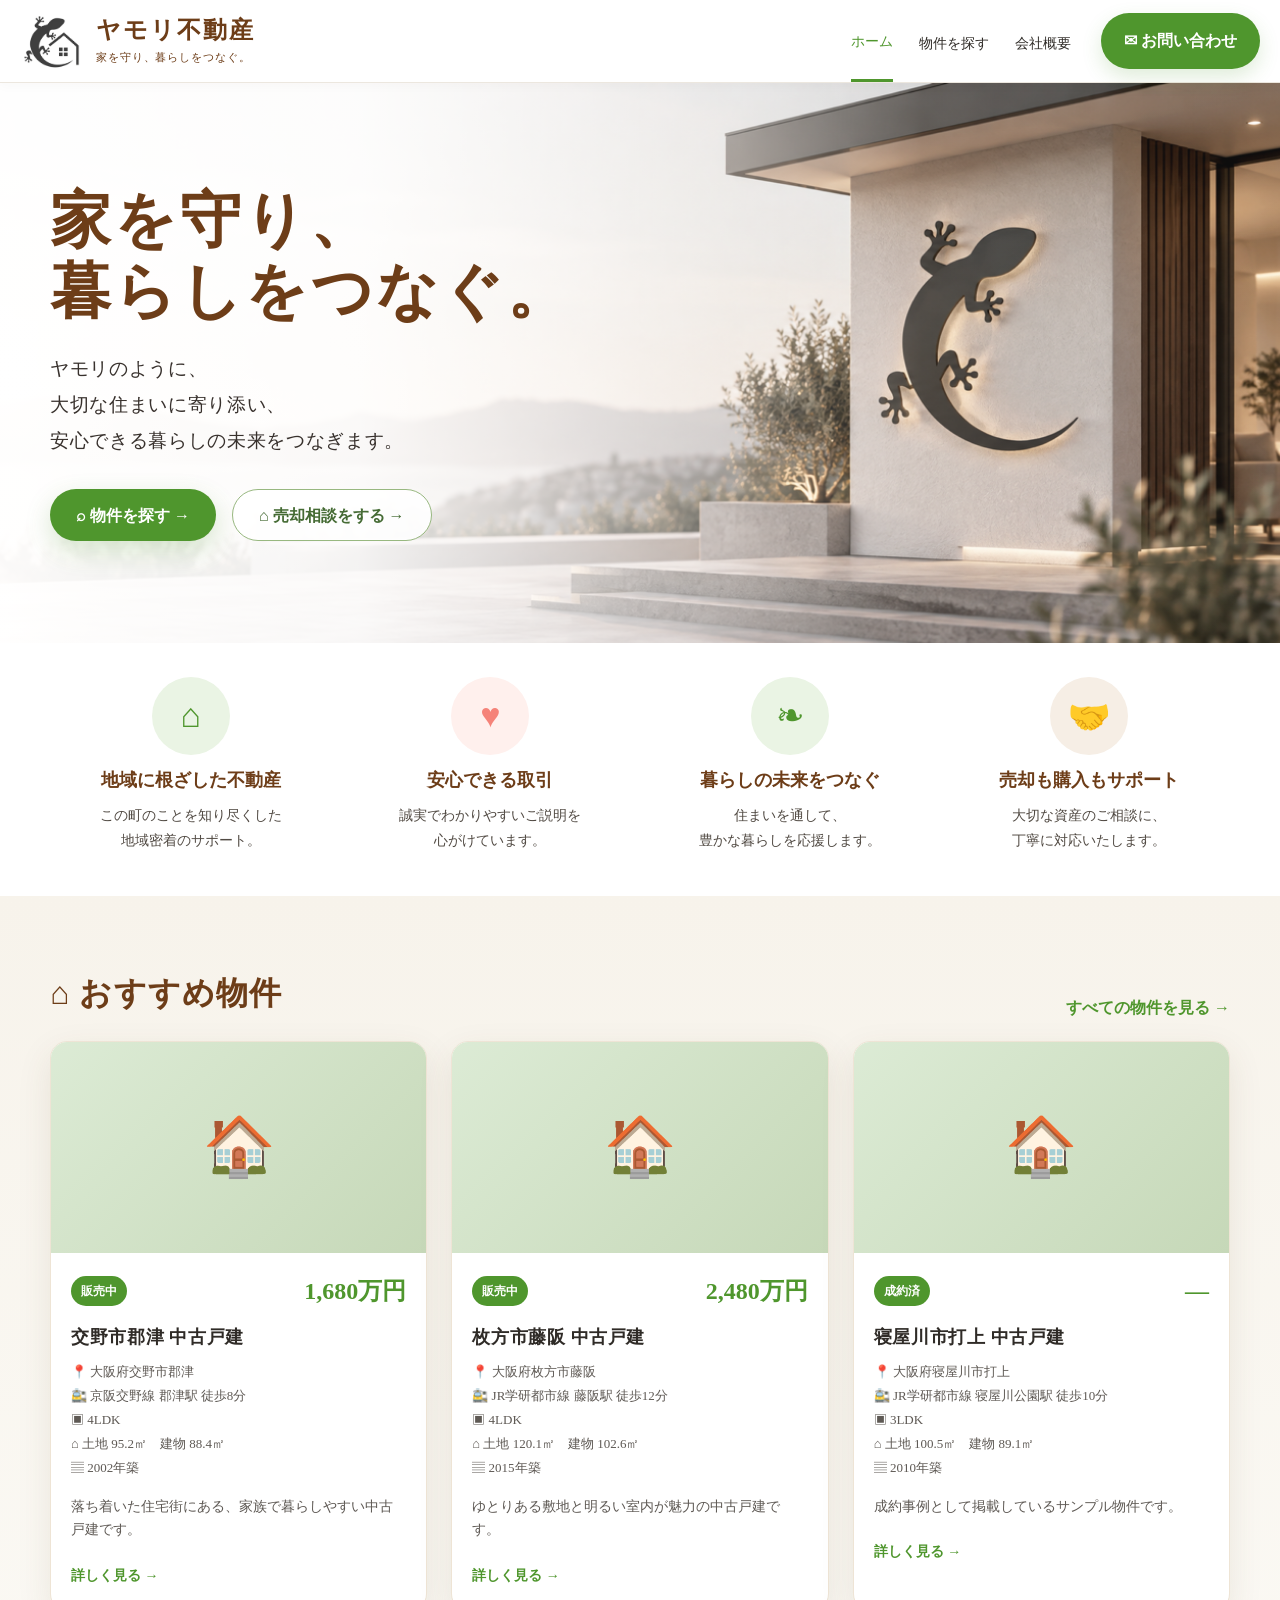
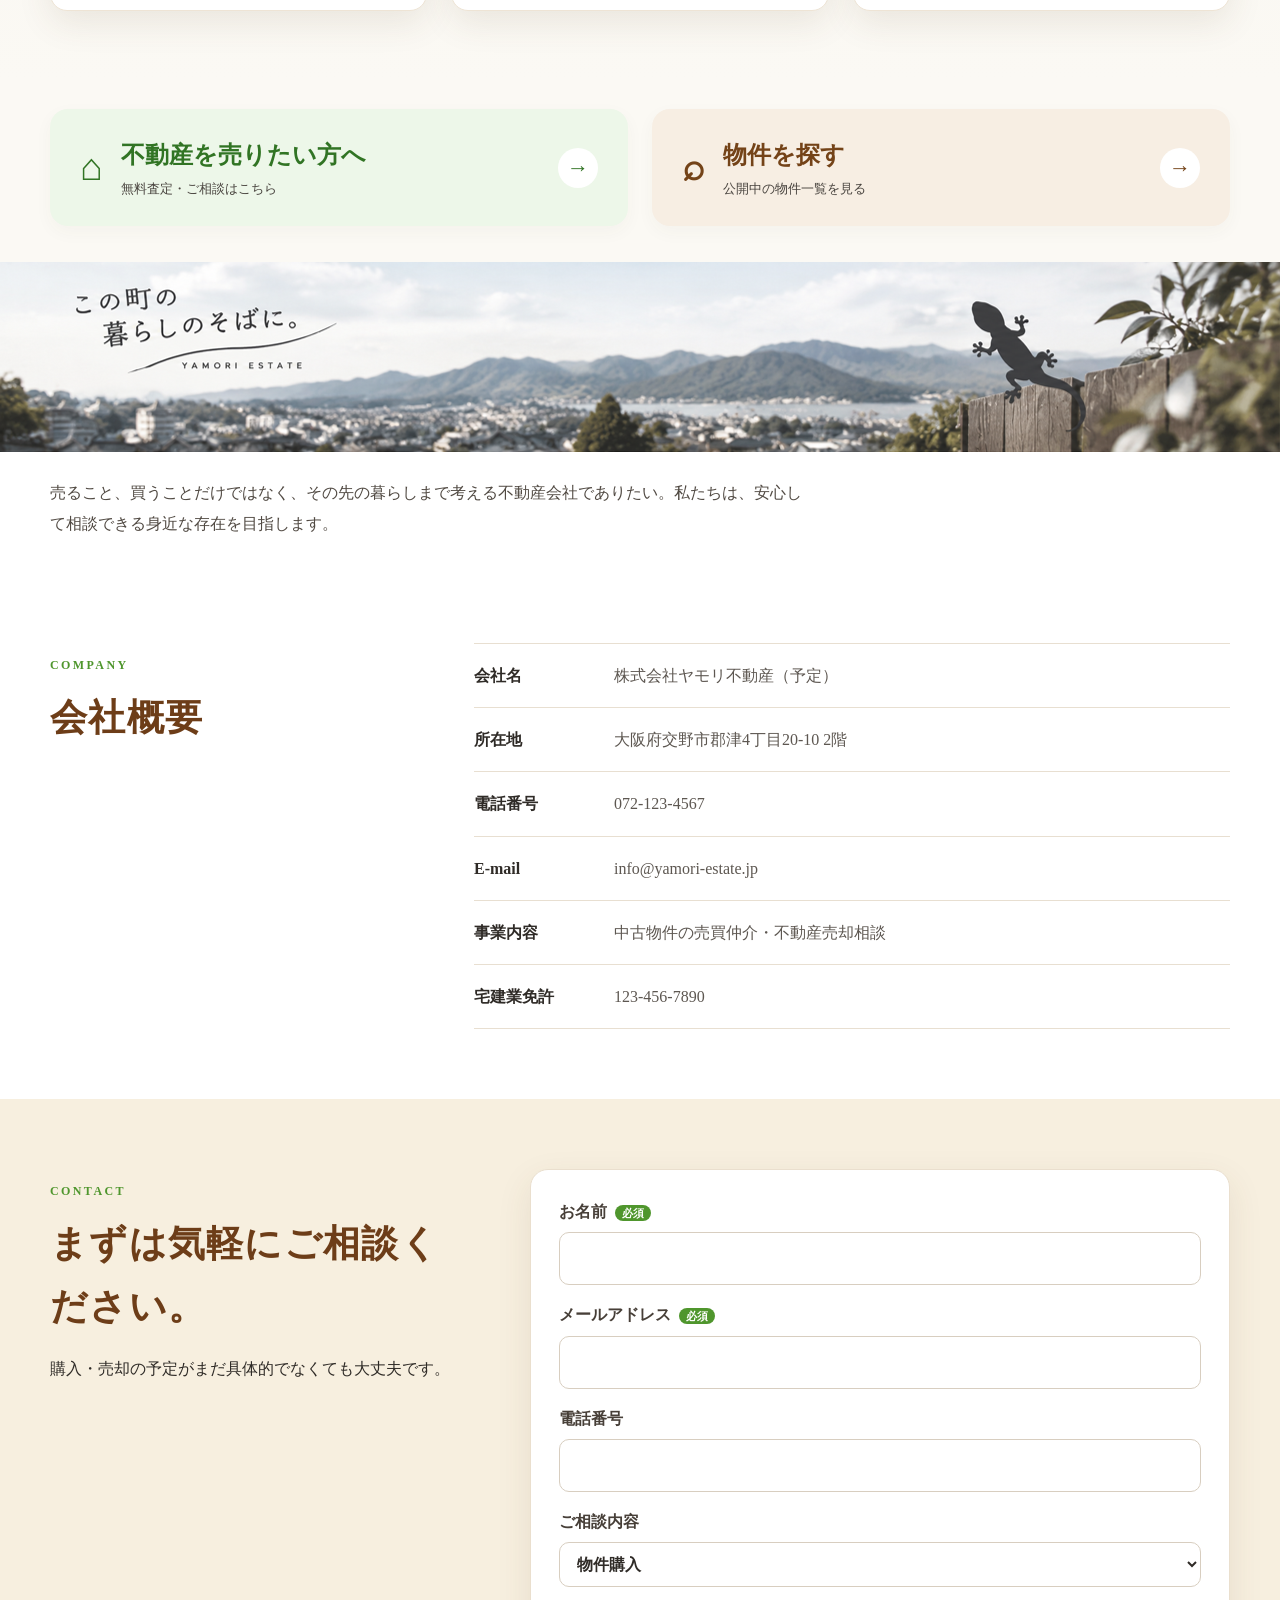
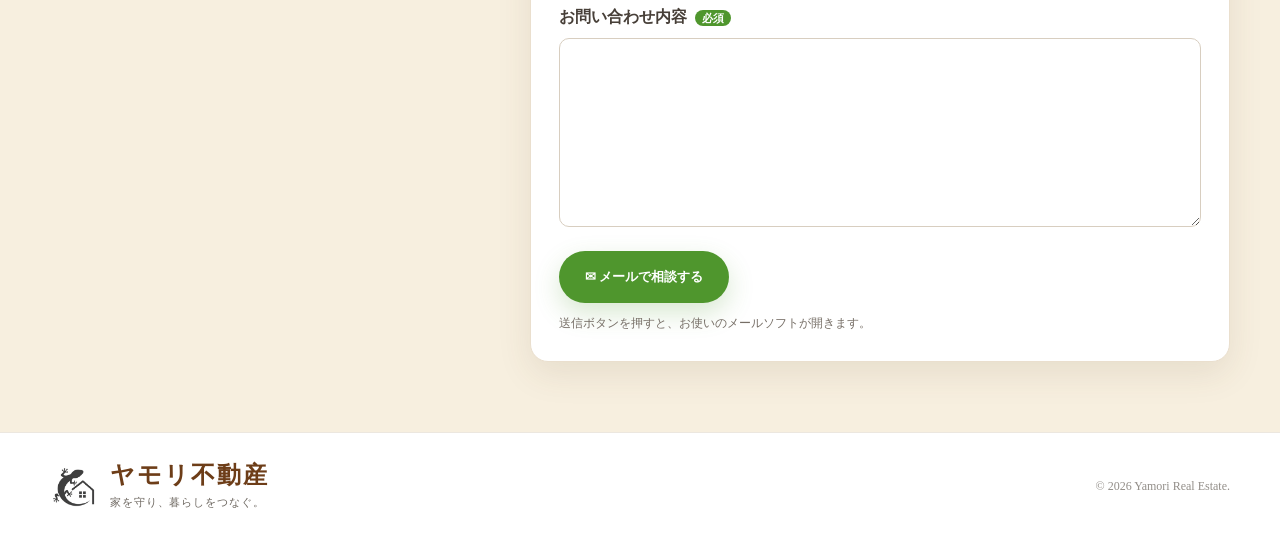
==== index.html @ 544da195 "Load gallery-aware property script" ====
<!doctype html>
<html lang="ja">
<head>
  <meta charset="utf-8">
  <meta name="viewport" content="width=device-width,initial-scale=1">
  <title>交野市の不動産売買・中古物件｜ヤモリ不動産</title>
  <meta name="description" content="交野市を中心に中古物件の売買仲介・不動産売却をサポートするヤモリ不動産。家を守り、暮らしをつなぐ。">
  <meta name="robots" content="index,follow">
  <link rel="canonical" href="https://naokisuzuki-create.github.io/yamori-estate/">
  <meta property="og:title" content="交野市の不動産売買・中古物件｜ヤモリ不動産">
  <meta property="og:description" content="交野市を中心に中古物件の売買仲介・不動産売却をサポートします。">
  <meta property="og:type" content="website">
  <meta property="og:url" content="https://naokisuzuki-create.github.io/yamori-estate/">
  <link rel="stylesheet" href="style.css?v=15">
  <script defer src="script.js?v=13"></script>
  <script type="application/ld+json">{"@context":"https://schema.org","@type":"RealEstateAgent","name":"ヤモリ不動産","url":"https://naokisuzuki-create.github.io/yamori-estate/","address":{"@type":"PostalAddress","addressRegion":"大阪府","addressLocality":"交野市","streetAddress":"郡津4丁目20-10 2階"},"areaServed":"大阪府交野市"}</script>
</head>
<body>
<header class="site-header">
  <div class="wrap header-inner">
    <a class="brand" href="#top">
      <img class="brand-logo" src="images/images_logo2.png?v=1" alt="ヤモリ不動産ロゴ">
      <div><strong>ヤモリ不動産</strong><small>家を守り、暮らしをつなぐ。</small></div>
    </a>
    <nav>
      <a class="active" href="#top">ホーム</a>
      <a href="properties.html">物件を探す</a>
      <a href="#company">会社概要</a>
    </nav>
    <a class="contact-pill" href="#contact">✉ お問い合わせ</a>
  </div>
</header>
<main id="top">
<section class="hero">
  <img class="hero-photo" src="images/images_hero2.png?v=1" alt="ヤモリ不動産の住まいのイメージ">
  <div class="wrap hero-content"><div class="hero-copy"><h1>家を守り、<br>暮らしをつなぐ。</h1><p>ヤモリのように、<br>大切な住まいに寄り添い、<br>安心できる暮らしの未来をつなぎます。</p><div class="actions"><a class="btn green" href="properties.html">⌕ 物件を探す →</a><a class="btn light" href="#contact">⌂ 売却相談をする →</a></div></div></div>
</section>
<section class="values"><div class="wrap values-grid"><div><span class="circle">⌂</span><h3>地域に根ざした不動産</h3><p>この町のことを知り尽くした<br>地域密着のサポート。</p></div><div><span class="circle pink">♥</span><h3>安心できる取引</h3><p>誠実でわかりやすいご説明を<br>心がけています。</p></div><div><span class="circle">❧</span><h3>暮らしの未来をつなぐ</h3><p>住まいを通して、<br>豊かな暮らしを応援します。</p></div><div><span class="circle brown">🤝</span><h3>売却も購入もサポート</h3><p>大切な資産のご相談に、<br>丁寧に対応いたします。</p></div></div></section>
<section id="properties" class="section properties"><div class="wrap"><div class="title-row"><h2>⌂ おすすめ物件</h2><a href="properties.html">すべての物件を見る →</a></div><div id="propertyStatus" class="status">物件情報を読み込んでいます…</div><div id="propertyGrid" class="property-grid" data-limit="3"></div></div></section>
<section id="sell" class="section ctas"><div class="wrap cta-grid"><a class="cta sell" href="#contact"><b>⌂</b><span><strong>不動産を売りたい方へ</strong><small>無料査定・ご相談はこちら</small></span><i>→</i></a><a class="cta search" href="properties.html"><b>⌕</b><span><strong>物件を探す</strong><small>公開中の物件一覧を見る</small></span><i>→</i></a></div></section>
<section id="about" class="town">
  <img class="town-photo" src="images/images_town4.png?v=1" alt="この町の暮らしのそばに。地域の街並み">
  <div class="wrap town-description"><p>売ること、買うことだけではなく、その先の暮らしまで考える不動産会社でありたい。私たちは、安心して相談できる身近な存在を目指します。</p></div>
</section>
<section id="company" class="section company">
  <div class="wrap company-grid">
    <div><p class="eyebrow">COMPANY</p><h2>会社概要</h2></div>
    <dl>
      <div><dt>会社名</dt><dd>株式会社ヤモリ不動産（予定）</dd></div>
      <div><dt>所在地</dt><dd>大阪府交野市郡津4丁目20-10 2階</dd></div>
      <div><dt>電話番号</dt><dd><a href="tel:072-123-4567">072-123-4567</a></dd></div>
      <div><dt>E-mail</dt><dd><a href="mailto:info@yamori-estate.jp">info@yamori-estate.jp</a></dd></div>
      <div><dt>事業内容</dt><dd>中古物件の売買仲介・不動産売却相談</dd></div>
      <div><dt>宅建業免許</dt><dd>123-456-7890</dd></div>
    </dl>
  </div>
</section>
<section id="contact" class="section contact"><div class="wrap contact-form-grid"><div><p class="eyebrow">CONTACT</p><h2>まずは気軽にご相談ください。</h2><p>購入・売却の予定がまだ具体的でなくても大丈夫です。</p></div><form id="contactForm" class="contact-form"><label>お名前<span>必須</span><input name="name" required></label><label>メールアドレス<span>必須</span><input name="email" type="email" required></label><label>電話番号<input name="phone" inputmode="tel"></label><label>ご相談内容<select name="type"><option value="物件購入">物件購入</option><option value="不動産売却">不動産売却</option><option value="査定依頼">査定依頼</option><option value="その他">その他</option></select></label><label>お問い合わせ内容<span>必須</span><textarea name="message" rows="6" required></textarea></label><button class="btn green" type="submit">✉ メールで相談する</button><p class="form-note">送信ボタンを押すと、お使いのメールソフトが開きます。</p></form></div></section>
</main>
<footer>
  <div class="wrap footer-inner">
    <div class="brand">
      <img class="brand-logo" src="images/images_logo2.png?v=1" alt="ヤモリ不動産ロゴ">
      <div><strong>ヤモリ不動産</strong><small>家を守り、暮らしをつなぐ。</small></div>
    </div>
    <p>© <span id="year"></span> Yamori Real Estate.</p>
  </div>
</footer>
</body>
</html>
---- style.css ----
:root{--green:#4f962d;--brown:#6d3d18;--cream:#f7f1e5;--ink:#2f2b27;--line:#e8dfd1;--pink:#f58379;--shadow:0 12px 34px rgba(86,65,39,.10)}*{box-sizing:border-box}html{scroll-behavior:smooth}body{margin:0;font-family:-apple-system,BlinkMacSystemFont,"Segoe UI","Hiragino Kaku Gothic ProN","Yu Gothic",Meiryo,sans-serif;color:var(--ink);background:#fff;line-height:1.7}img{max-width:100%}a{text-decoration:none;color:inherit}.wrap{width:min(1180px,calc(100% - 40px));margin:auto}.site-header{position:sticky;top:0;z-index:60;background:rgba(255,255,255,.98);border-bottom:1px solid #ece7df;box-shadow:0 2px 12px rgba(60,50,40,.03)}.header-inner{width:min(1280px,calc(100% - 40px));min-height:82px;display:flex;align-items:center;gap:24px}.brand{display:flex;align-items:center;gap:12px;min-width:max-content}.brand-logo{display:block;width:64px;height:64px;object-fit:contain;flex:0 0 64px}.brand strong{display:block;color:var(--brown);font-size:24px;letter-spacing:.02em;line-height:1.2}.brand small{display:block;color:var(--brown);font-size:11px;font-weight:700;margin-top:3px}.header-inner nav{display:flex;align-items:center;gap:26px;margin-left:auto;font-size:14px}.header-inner nav a{padding:30px 0 25px;white-space:nowrap}.header-inner nav a.active{color:var(--green);border-bottom:3px solid var(--green)}.contact-pill{background:var(--green);color:#fff;font-weight:800;border-radius:999px;padding:14px 23px;margin-left:6px;box-shadow:0 8px 20px rgba(79,150,45,.18)}.hero{position:relative;min-height:560px;overflow:hidden;background:#f3f3ef}.hero-photo{position:absolute;inset:0;width:100%;height:100%;display:block;object-fit:cover;object-position:center}.hero:after{content:"";position:absolute;inset:0;background:linear-gradient(90deg,rgba(255,255,255,.96) 0%,rgba(255,255,255,.90) 28%,rgba(255,255,255,.58) 46%,rgba(255,255,255,.05) 72%);pointer-events:none}.hero-content{position:relative;z-index:2;min-height:560px;display:flex;align-items:center}.hero-copy{width:56%;padding:48px 0}.hero-copy h1{font-size:clamp(50px,4.8vw,68px);line-height:1.16;letter-spacing:.015em;color:var(--brown);margin:0 0 24px;font-weight:800}.hero-copy p{font-size:19px;line-height:1.9;margin:0;color:#38312d}.actions{display:flex;gap:16px;margin-top:30px;flex-wrap:wrap}.btn{display:inline-flex;align-items:center;justify-content:center;min-height:52px;padding:0 26px;border-radius:999px;font-weight:800;border:0;cursor:pointer}.btn.green{background:var(--green);color:#fff;box-shadow:0 10px 26px rgba(79,150,45,.22)}.btn.light{border:1px solid #98b880;background:rgba(255,255,255,.92);color:#456b34}.values{background:#fff;padding:28px 0 36px}.values-grid{display:grid;grid-template-columns:repeat(4,1fr);gap:18px;text-align:center}.values-grid>div{padding:6px 18px}.circle{width:78px;height:78px;border-radius:50%;background:#eaf4e4;color:var(--green);display:grid;place-items:center;margin:0 auto 10px;font-size:34px}.circle.pink{background:#fff0ed;color:var(--pink)}.circle.brown{background:#f6eee5;color:var(--brown)}.values h3{color:var(--brown);font-size:18px;margin:9px 0 7px}.values p{font-size:14px;line-height:1.85;margin:0;color:#514a43}.section{padding:70px 0}.properties{background:linear-gradient(180deg,#f7f3eb,#fbf9f4)}.title-row{display:flex;justify-content:space-between;align-items:end;margin-bottom:20px}.title-row h2{font-size:32px;color:var(--brown);margin:0}.title-row a{color:var(--green);font-weight:800}.status{color:#777;font-size:13px;margin-bottom:14px}.status:empty{display:none}.property-grid{display:grid;grid-template-columns:repeat(3,1fr);gap:24px}.property-card{background:#fff;border-radius:17px;overflow:hidden;box-shadow:var(--shadow);border:1px solid #eee4d5}.property-link{display:block;height:100%}.property-card:hover{transform:translateY(-2px);transition:.18s ease;box-shadow:0 15px 38px rgba(86,65,39,.14)}.property-image{aspect-ratio:16/9;background:linear-gradient(135deg,#dcebd5,#c6d8b8);display:grid;place-items:center;overflow:hidden}.property-image img{width:100%;height:100%;object-fit:cover}.placeholder-house{font-size:58px}.property-body{padding:18px 20px 22px}.property-top{display:flex;align-items:center;justify-content:space-between;gap:12px}.badge{background:var(--green);color:#fff;border-radius:999px;padding:5px 10px;font-size:12px;font-weight:800;display:inline-block}.price{font-size:24px;font-weight:900;color:var(--green)}.property-card h3{margin:10px 0 8px;font-size:18px}.meta{font-size:13px;line-height:1.85;color:#5e5954;margin:4px 0}.description{font-size:14px;color:#5e5954}.detail-link{display:inline-block;margin-top:8px;color:var(--green);font-weight:800;font-size:14px}.ctas{padding-top:28px;padding-bottom:36px;background:#fbf9f4}.cta-grid{display:grid;grid-template-columns:1fr 1fr;gap:24px}.cta{display:flex;align-items:center;gap:18px;border-radius:18px;padding:26px 30px;box-shadow:0 6px 18px rgba(84,64,40,.04)}.cta.sell{background:#edf7e9;color:#317424}.cta.search{background:#f7eee3;color:#744318}.cta b{font-size:38px}.cta span{display:flex;flex-direction:column}.cta strong{font-size:24px}.cta small{font-size:13px;color:#49443f;margin-top:2px}.cta i{margin-left:auto;width:40px;height:40px;border-radius:50%;background:#fff;display:grid;place-items:center;font-style:normal;font-size:22px}.town{background:#fff}.town-photo{display:block;width:100%;height:auto;object-fit:contain}.town-description{padding-top:26px;padding-bottom:34px}.town-description p{max-width:760px;margin:0;font-size:16px;line-height:1.9;color:#514a43}.company{background:#fff}.company-grid{display:grid;grid-template-columns:.65fr 1.35fr;gap:60px}.eyebrow{color:var(--green);letter-spacing:.2em;font-weight:800;font-size:12px}.company h2,.contact h2{font-size:37px;margin:4px 0 10px;color:var(--brown)}.company dl{margin:0}.company dl div{display:grid;grid-template-columns:140px 1fr;padding:18px 0;border-top:1px solid var(--line)}.company dl div:last-child{border-bottom:1px solid var(--line)}.company dt{font-weight:700}.company dd{margin:0;color:#5d5751}.contact{background:#f7efdf}.contact-form-grid{display:grid;grid-template-columns:.75fr 1.25fr;gap:60px;align-items:start}.contact-form{background:#fff;border:1px solid #eadfce;border-radius:18px;padding:28px;box-shadow:var(--shadow)}.contact-form label{display:block;font-weight:700;margin-bottom:16px;color:#473f38}.contact-form label span{font-size:11px;color:#fff;background:var(--green);border-radius:999px;padding:2px 7px;margin-left:8px}.contact-form input,.contact-form select,.contact-form textarea{width:100%;margin-top:7px;border:1px solid #d8cec0;border-radius:10px;padding:12px 13px;font:inherit;background:#fff;color:var(--ink)}.contact-form textarea{resize:vertical}.contact-form .btn{width:auto}.form-note{font-size:12px;color:#766e66;margin:10px 0 0}.page-hero{background:#f7f1e5;padding:58px 0 44px}.page-hero h1{color:var(--brown);font-size:42px;margin:4px 0 8px}.page-hero p{margin:0;color:#5d5751}.breadcrumb{font-size:13px;color:#746c64;margin:0 0 24px}.breadcrumb a{color:var(--green)}.property-detail-head{display:grid;grid-template-columns:1.1fr .9fr;gap:42px;align-items:start}.property-detail-image{background:linear-gradient(135deg,#dcebd5,#c6d8b8);border-radius:18px;overflow:hidden;aspect-ratio:16/10;display:grid;place-items:center}.property-detail-image img{width:100%;height:100%;object-fit:cover}.property-detail-placeholder{font-size:86px}.property-detail-summary h1{color:var(--brown);font-size:36px;line-height:1.35;margin:16px 0 8px}.detail-price{font-size:32px;font-weight:900;color:var(--green);margin:0 0 18px}.property-detail-summary .btn{margin-top:14px}.property-specs{margin:42px 0 0;border-top:1px solid var(--line)}.property-specs div{display:grid;grid-template-columns:180px 1fr;border-bottom:1px solid var(--line);padding:17px 0}.property-specs dt{font-weight:800}.property-specs dd{margin:0}.not-found{text-align:center;padding:40px 0 70px}.not-found h1{color:var(--brown)}footer{background:#fff;color:var(--ink);padding:28px 0;border-top:1px solid #ece7df}.footer-inner{display:flex;align-items:center;justify-content:space-between;gap:24px}footer .brand-logo{width:48px;height:48px;flex-basis:48px}footer .brand strong{color:var(--brown)}footer .brand small{color:#6f6962}footer p{font-size:12px;opacity:.75;color:#6f6962}@media(max-width:980px){.header-inner nav{display:none}.contact-pill{margin-left:auto}.hero-copy{width:60%}.values-grid,.property-grid{grid-template-columns:repeat(2,1fr)}.cta-grid,.company-grid,.contact-form-grid,.property-detail-head{grid-template-columns:1fr}}@media(max-width:640px){.wrap{width:min(100% - 26px,1180px)}.site-header{position:relative}.header-inner{min-height:74px;gap:10px}.brand{gap:9px}.brand-logo{width:52px;height:52px;flex-basis:52px}.brand strong{font-size:18px}.brand small{font-size:9px}.contact-pill{font-size:0;padding:10px 12px;margin-left:auto}.contact-pill:before{content:"✉";font-size:18px}.hero{min-height:0;overflow:visible;display:flex;flex-direction:column;background:#fff}.hero-photo{position:relative;inset:auto;width:100%;height:auto;object-fit:contain;order:1}.hero:after{display:none}.hero-content{min-height:0;height:auto;order:2;display:block;background:#fff}.hero-copy{width:100%;padding:24px 0 30px}.hero-copy h1{font-size:36px;line-height:1.16;margin-bottom:16px}.hero-copy p{font-size:15px;line-height:1.75}.actions{gap:10px;margin-top:22px}.btn{width:100%;min-height:48px;padding:0 20px}.values{padding:26px 0 32px}.values-grid{grid-template-columns:1fr;gap:30px}.values-grid>div{padding:0 10px}.circle{width:68px;height:68px;font-size:30px;margin-bottom:8px}.values h3{font-size:17px;margin:7px 0 5px}.values p{font-size:14px;line-height:1.75}.property-grid{grid-template-columns:1fr}.section{padding:46px 0}.title-row{align-items:flex-start;flex-direction:column;gap:8px}.cta-grid{grid-template-columns:1fr;gap:16px}.cta{padding:22px}.cta strong{font-size:20px}.company-grid{grid-template-columns:1fr;gap:26px}.company h2,.contact h2{font-size:32px;line-height:1.28}.company dl div{grid-template-columns:1fr;gap:5px;padding:16px 0}.footer-inner{flex-direction:column;align-items:flex-start}.town-photo{width:100%;height:auto;object-fit:contain}.town-description{padding-top:20px;padding-bottom:28px}.town-description p{font-size:15px;line-height:1.75}.contact{padding-top:44px;padding-bottom:44px}.contact-form{padding:20px}.page-hero{padding:40px 0 30px}.page-hero h1{font-size:34px}.property-detail-summary h1{font-size:28px}.detail-price{font-size:27px}.property-specs div{grid-template-columns:1fr;gap:4px}.property-detail-placeholder{font-size:64px}}

/* Brand typography */
body,button,input,select,textarea{font-family:"Yu Mincho","YuMincho","Hiragino Mincho ProN","Hiragino Mincho Pro","Noto Serif JP",serif}.brand strong{font-weight:600;letter-spacing:.08em}.brand small{font-weight:400;letter-spacing:.08em}.header-inner nav,.contact-pill,.btn,.badge,.price,.detail-link,.eyebrow{font-family:"Yu Mincho","YuMincho","Hiragino Mincho ProN","Hiragino Mincho Pro","Noto Serif JP",serif}.hero-copy h1{font-weight:600;letter-spacing:.055em}.hero-copy p{letter-spacing:.035em}.title-row h2,.company h2,.contact h2,.page-hero h1,.property-card h3,.property-detail-summary h1{font-weight:600;letter-spacing:.035em}
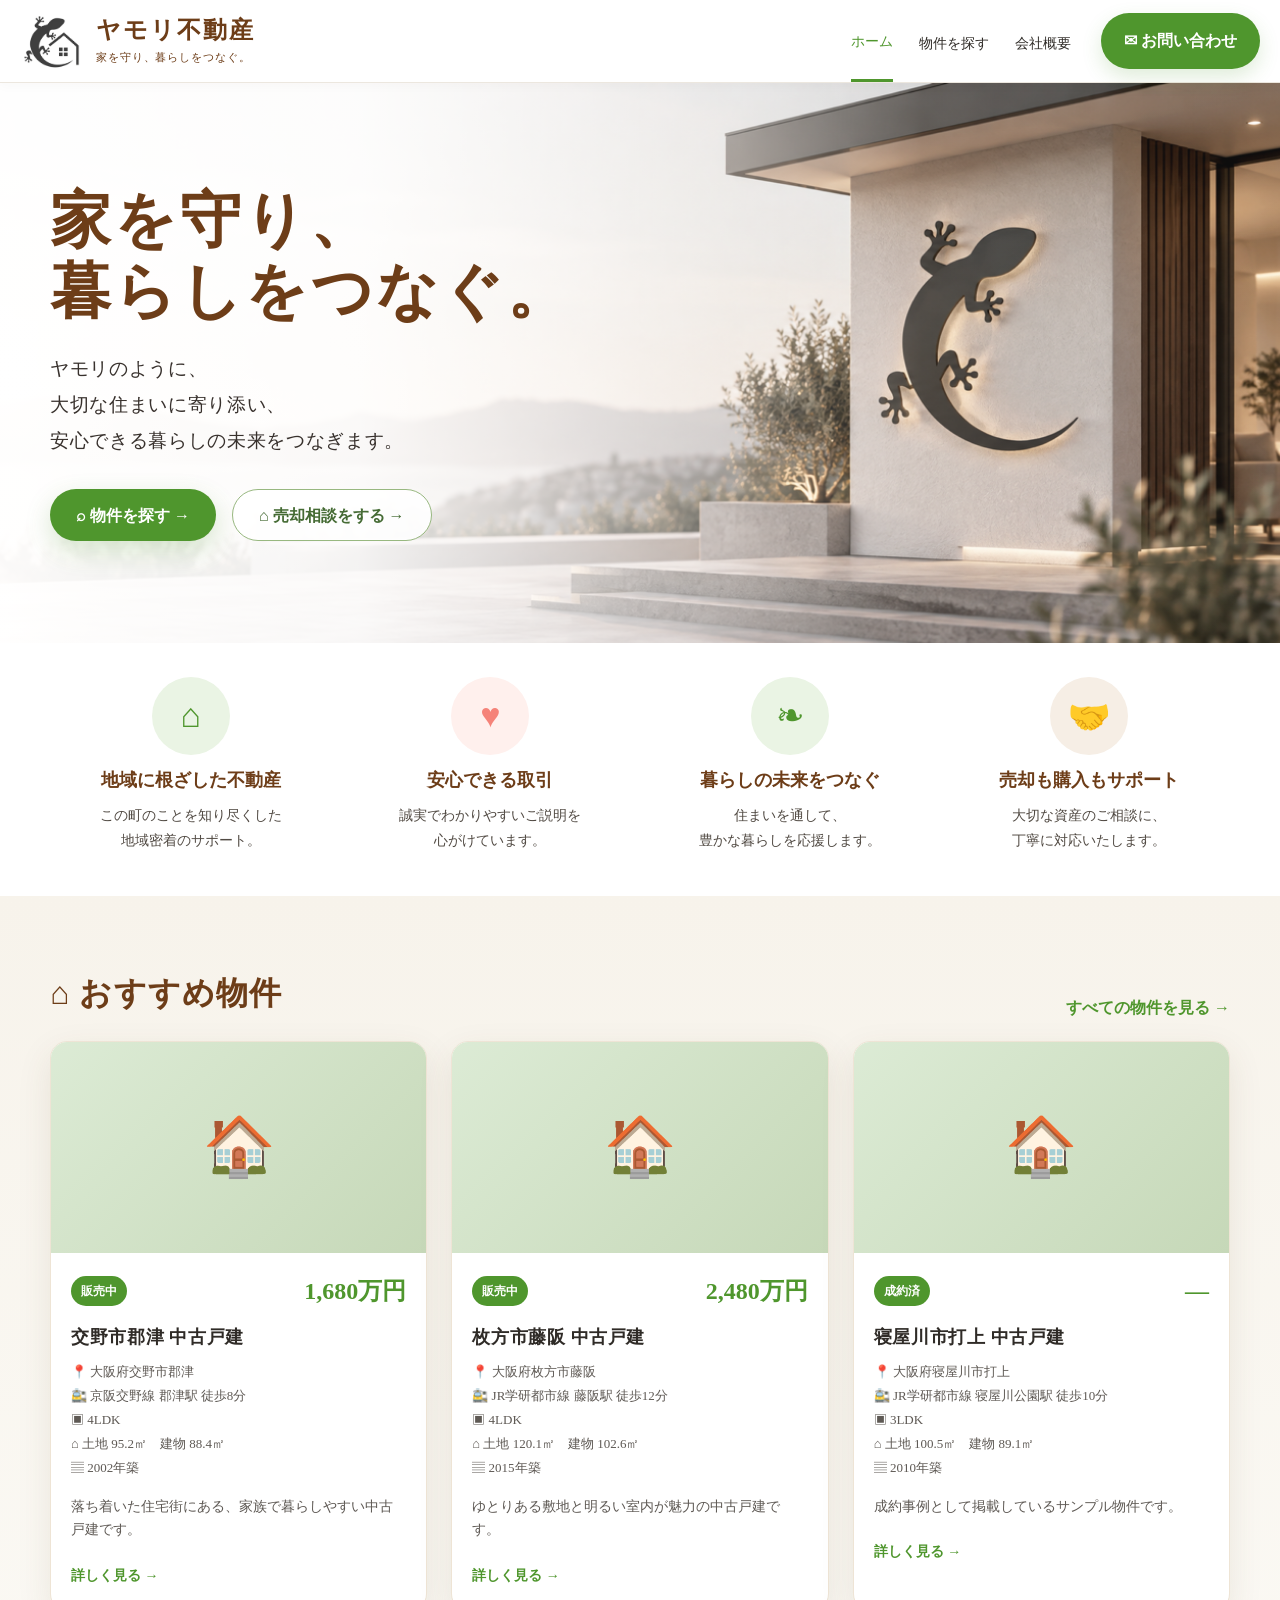
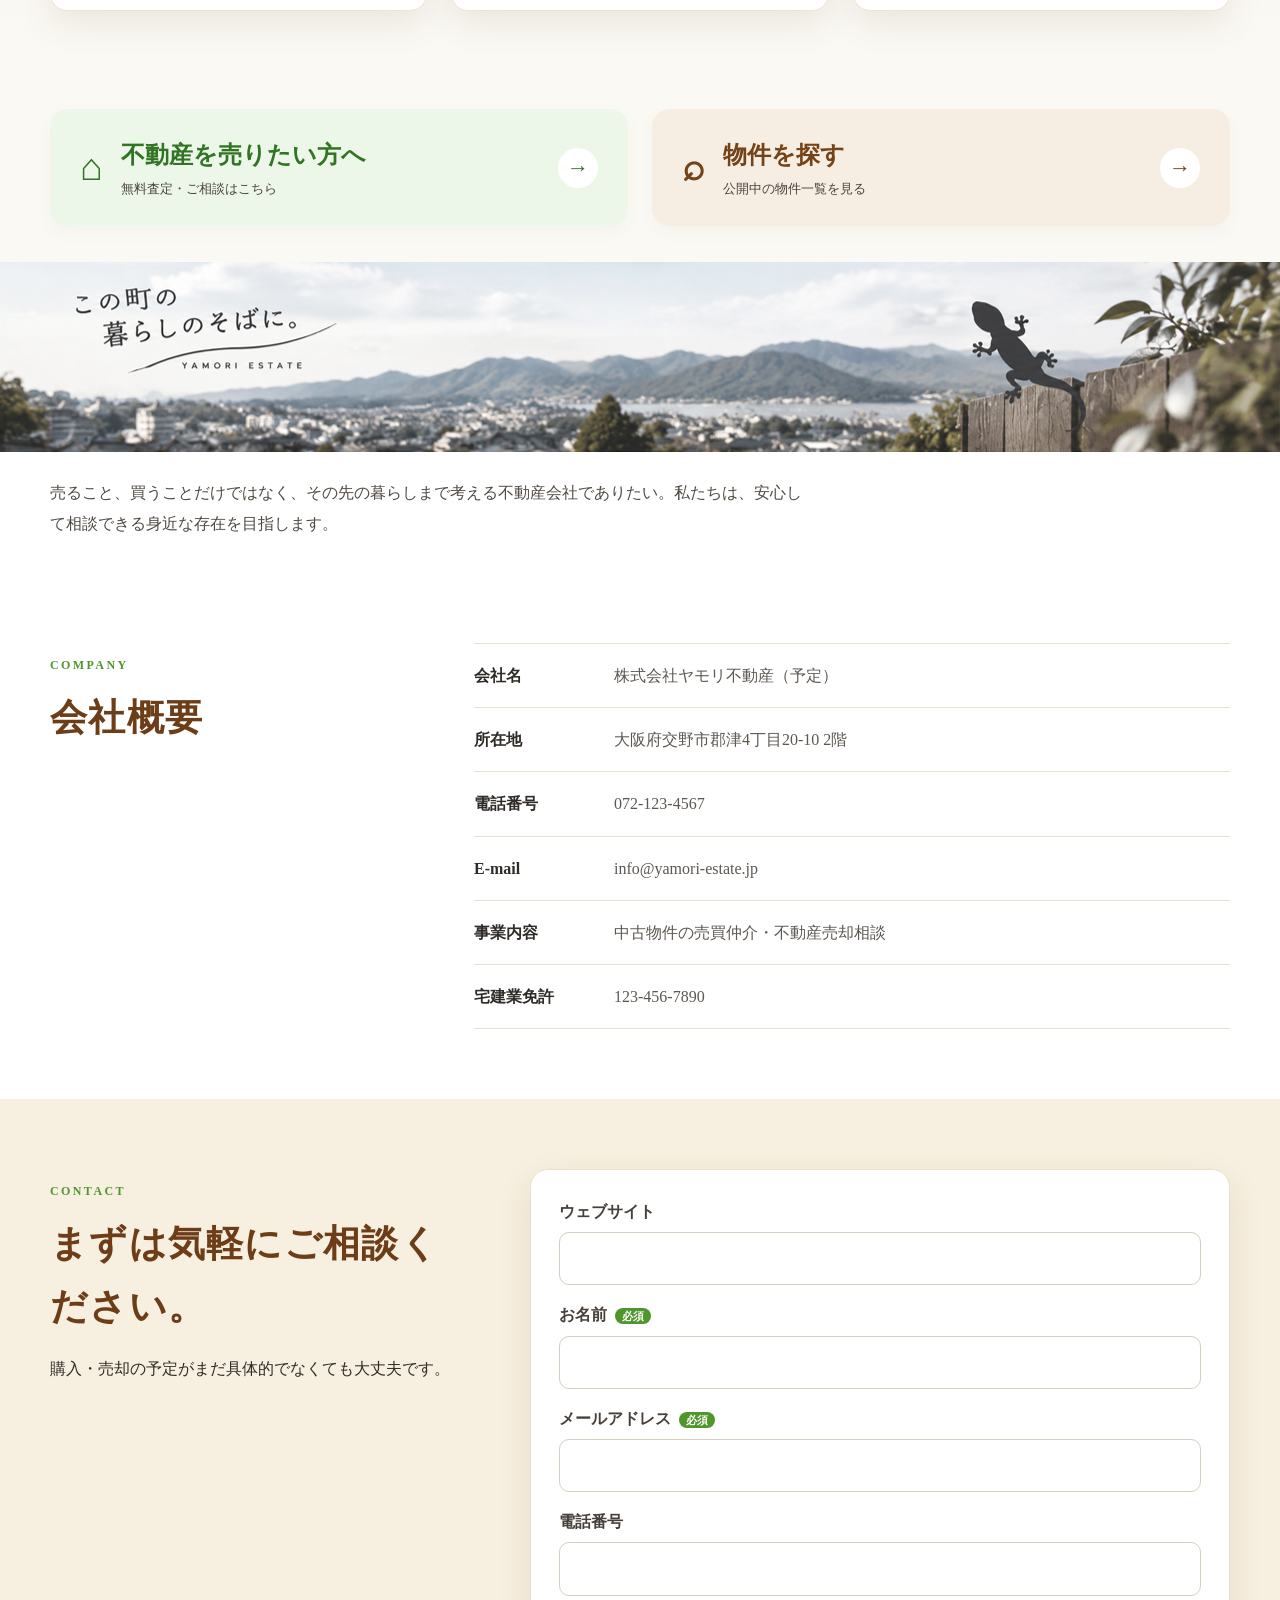
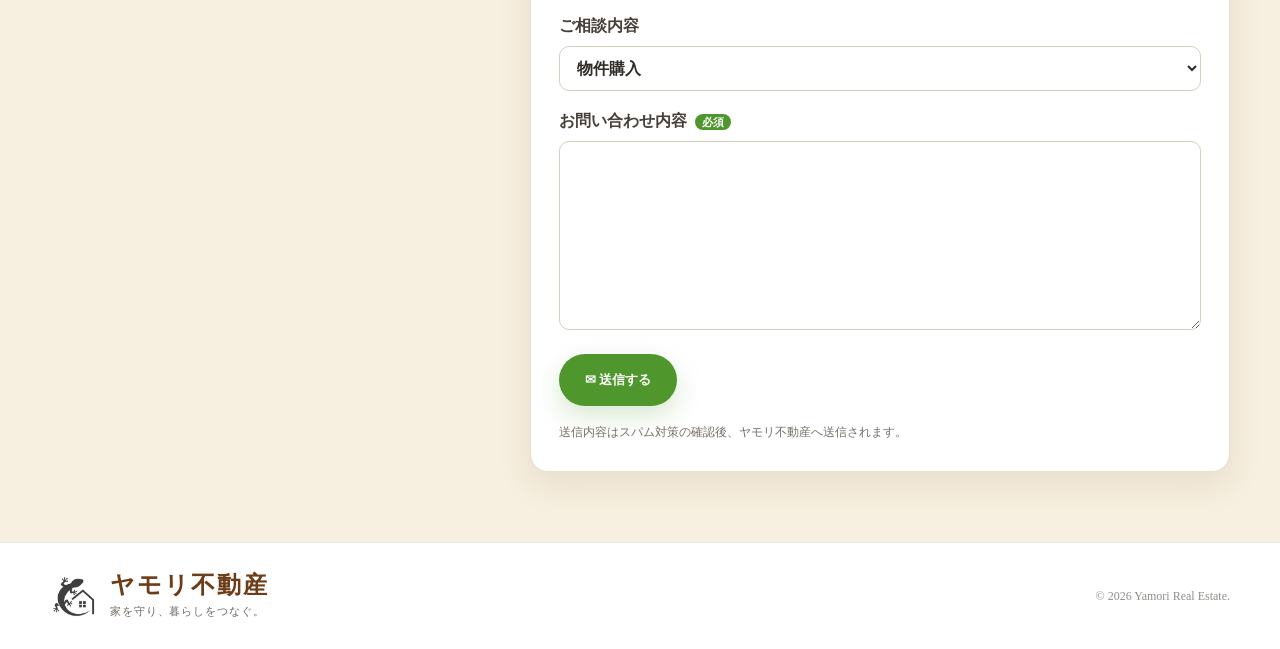
==== commit 519eca9f: "Wire secure Turnstile contact form" ====
--- a/index.html
+++ b/index.html
@@ -11,8 +11,10 @@
   <meta property="og:description" content="交野市を中心に中古物件の売買仲介・不動産売却をサポートします。">
   <meta property="og:type" content="website">
   <meta property="og:url" content="https://naokisuzuki-create.github.io/yamori-estate/">
-  <link rel="stylesheet" href="style.css?v=15">
-  <script defer src="script.js?v=13"></script>
+  <link rel="stylesheet" href="style.css?v=16">
+  <script defer src="https://challenges.cloudflare.com/turnstile/v0/api.js"></script>
+  <script defer src="script.js?v=15"></script>
+  <script defer src="contact.js?v=1"></script>
   <script type="application/ld+json">{"@context":"https://schema.org","@type":"RealEstateAgent","name":"ヤモリ不動産","url":"https://naokisuzuki-create.github.io/yamori-estate/","address":{"@type":"PostalAddress","addressRegion":"大阪府","addressLocality":"交野市","streetAddress":"郡津4丁目20-10 2階"},"areaServed":"大阪府交野市"}</script>
 </head>
 <body>
@@ -55,7 +57,32 @@
     </dl>
   </div>
 </section>
-<section id="contact" class="section contact"><div class="wrap contact-form-grid"><div><p class="eyebrow">CONTACT</p><h2>まずは気軽にご相談ください。</h2><p>購入・売却の予定がまだ具体的でなくても大丈夫です。</p></div><form id="contactForm" class="contact-form"><label>お名前<span>必須</span><input name="name" required></label><label>メールアドレス<span>必須</span><input name="email" type="email" required></label><label>電話番号<input name="phone" inputmode="tel"></label><label>ご相談内容<select name="type"><option value="物件購入">物件購入</option><option value="不動産売却">不動産売却</option><option value="査定依頼">査定依頼</option><option value="その他">その他</option></select></label><label>お問い合わせ内容<span>必須</span><textarea name="message" rows="6" required></textarea></label><button class="btn green" type="submit">✉ メールで相談する</button><p class="form-note">送信ボタンを押すと、お使いのメールソフトが開きます。</p></form></div></section>
+<section id="contact" class="section contact">
+  <div class="wrap contact-form-grid">
+    <div>
+      <p class="eyebrow">CONTACT</p>
+      <h2>まずは気軽にご相談ください。</h2>
+      <p>購入・売却の予定がまだ具体的でなくても大丈夫です。</p>
+    </div>
+    <form id="contactFormSecure" class="contact-form" novalidate>
+      <input type="hidden" name="started_at" id="contactStartedAt">
+      <div class="contact-honeypot" aria-hidden="true">
+        <label>ウェブサイト<input name="website" tabindex="-1" autocomplete="off"></label>
+      </div>
+      <label>お名前<span>必須</span><input name="name" required maxlength="80" autocomplete="name"></label>
+      <label>メールアドレス<span>必須</span><input name="email" type="email" required maxlength="160" autocomplete="email"></label>
+      <label>電話番号<input name="phone" inputmode="tel" maxlength="40" autocomplete="tel"></label>
+      <label>ご相談内容<select name="type"><option value="物件購入">物件購入</option><option value="不動産売却">不動産売却</option><option value="査定依頼">査定依頼</option><option value="その他">その他</option></select></label>
+      <label>お問い合わせ内容<span>必須</span><textarea name="message" rows="6" required maxlength="3000"></textarea></label>
+      <div class="turnstile-wrap">
+        <div class="cf-turnstile" data-sitekey="0x4AAAAAAE0x0AzWoelTZNg1" data-theme="light"></div>
+      </div>
+      <button class="btn green" id="contactSubmit" type="submit">✉ 送信する</button>
+      <p id="contactStatus" class="form-status" role="status" aria-live="polite"></p>
+      <p class="form-note">送信内容はスパム対策の確認後、ヤモリ不動産へ送信されます。</p>
+    </form>
+  </div>
+</section>
 </main>
 <footer>
   <div class="wrap footer-inner">
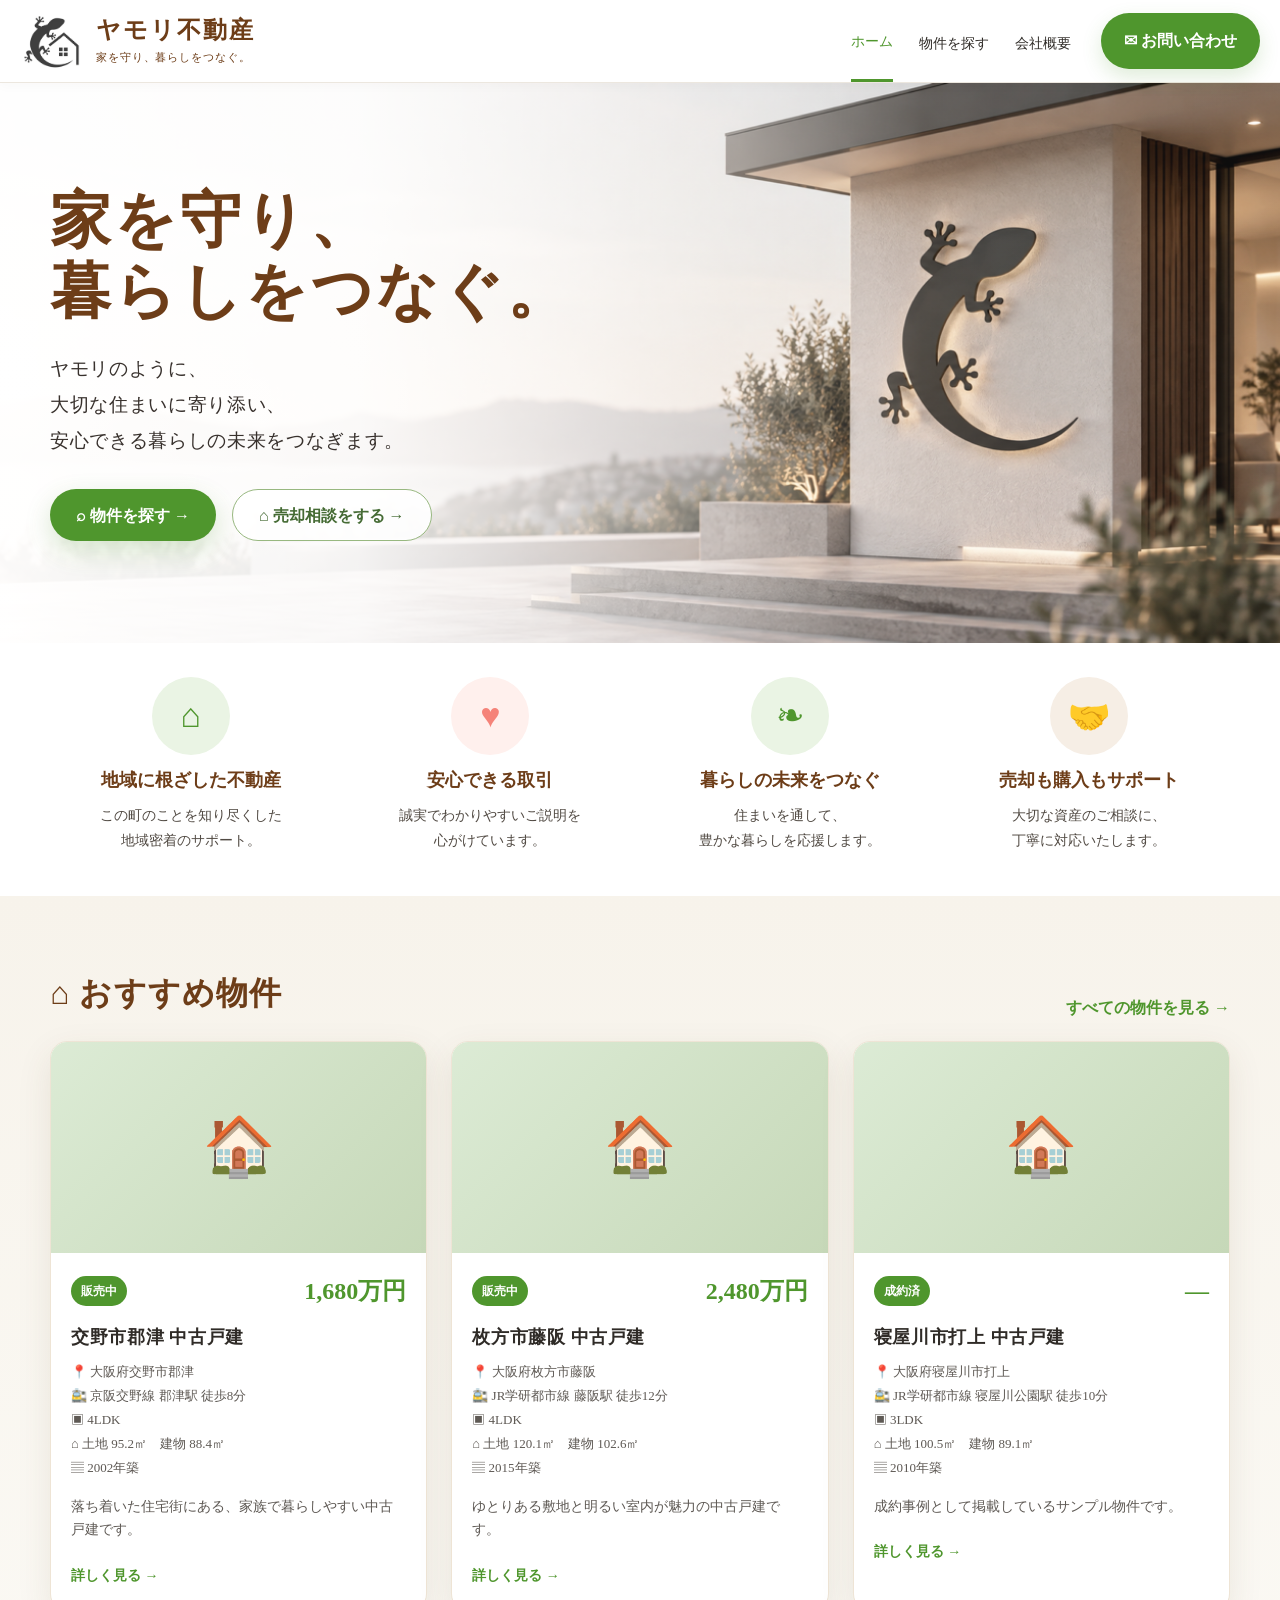
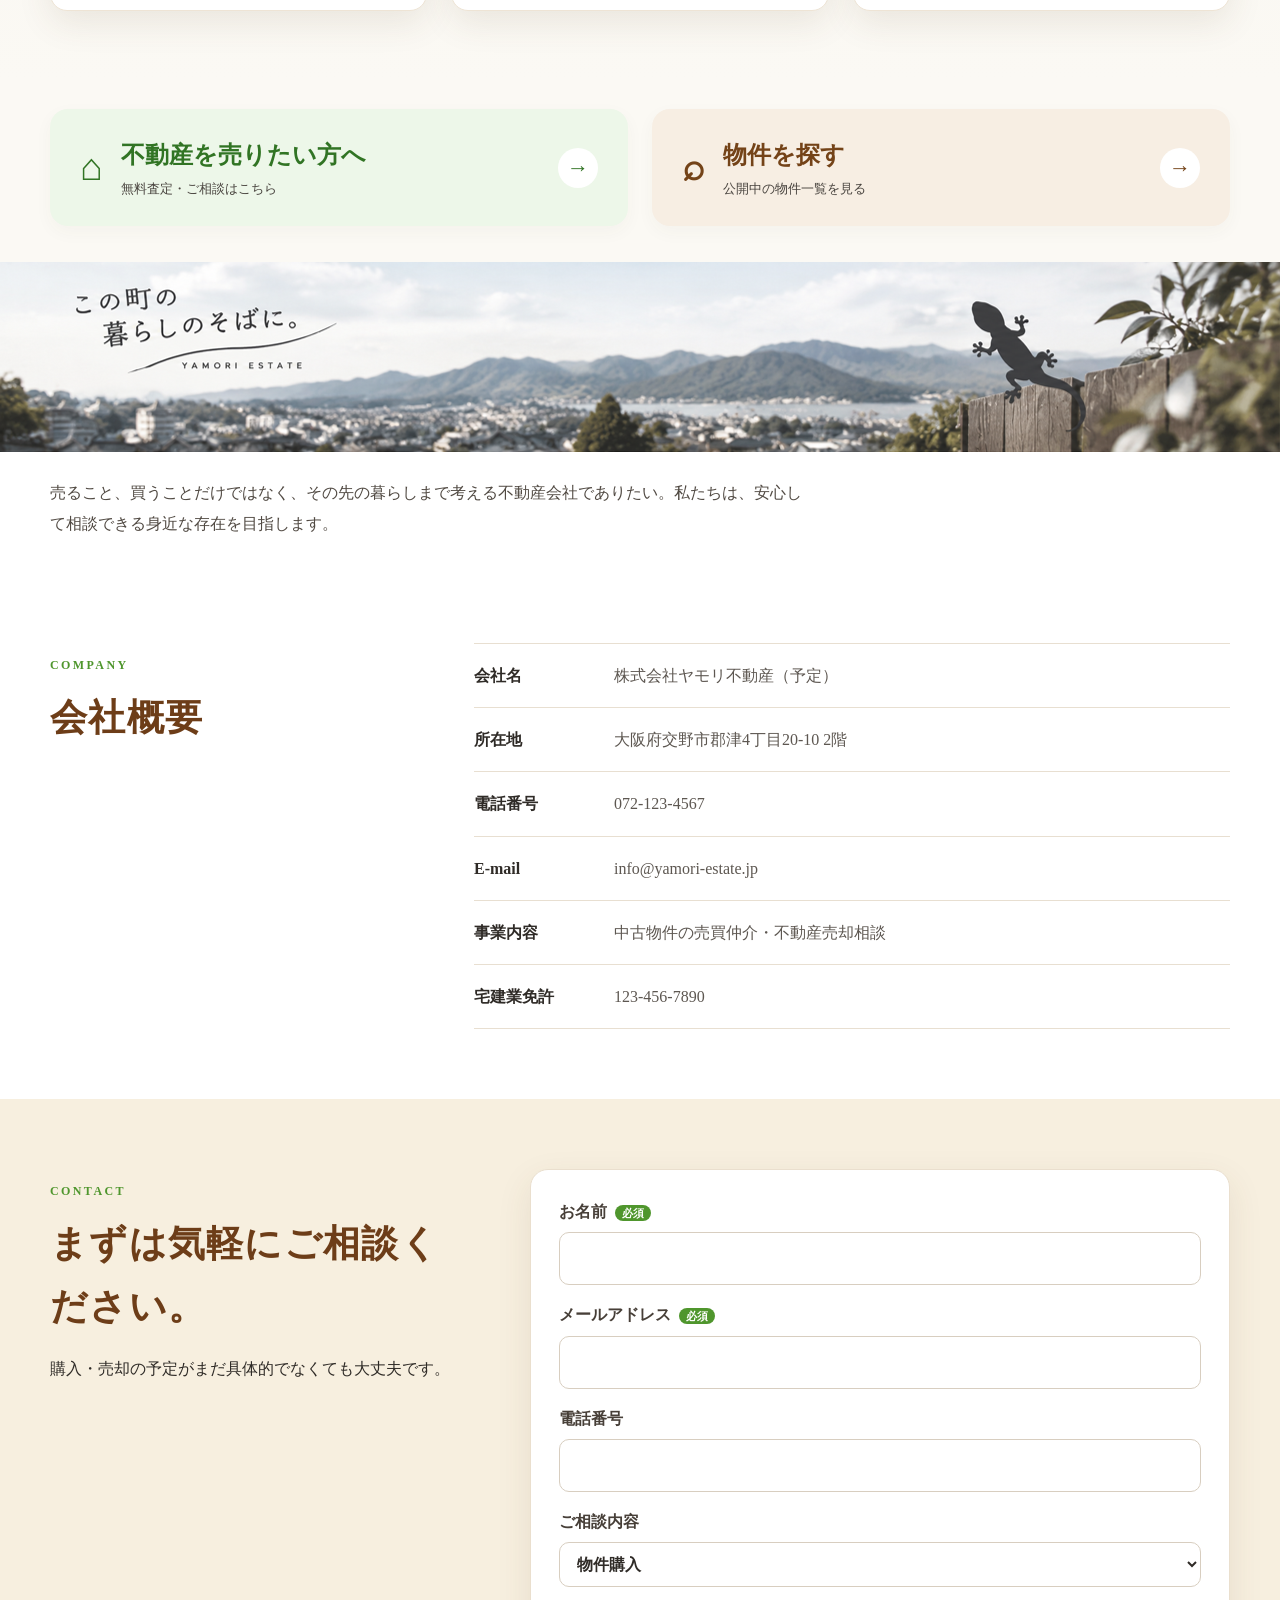
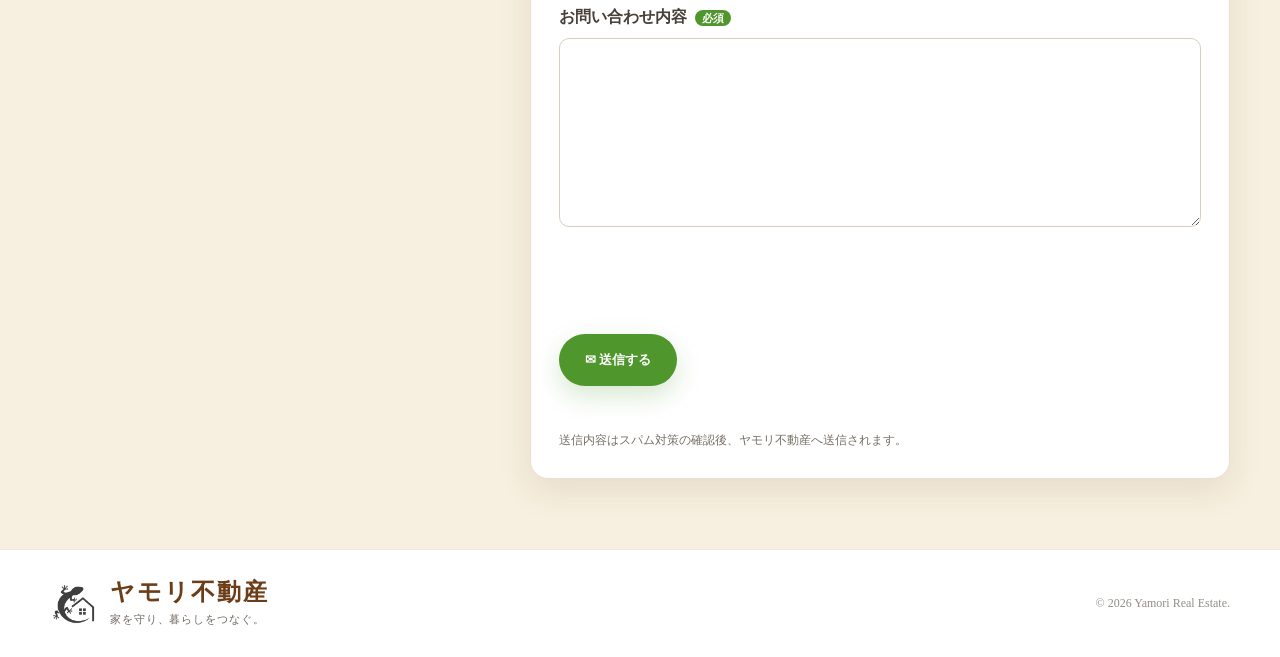
==== commit caafc688: "Bump contact handler cache version" ====
--- a/index.html
+++ b/index.html
@@ -14,7 +14,7 @@
   <link rel="stylesheet" href="style.css?v=16">
   <script defer src="https://challenges.cloudflare.com/turnstile/v0/api.js"></script>
   <script defer src="script.js?v=15"></script>
-  <script defer src="contact.js?v=1"></script>
+  <script defer src="contact.js?v=2"></script>
   <script type="application/ld+json">{"@context":"https://schema.org","@type":"RealEstateAgent","name":"ヤモリ不動産","url":"https://naokisuzuki-create.github.io/yamori-estate/","address":{"@type":"PostalAddress","addressRegion":"大阪府","addressLocality":"交野市","streetAddress":"郡津4丁目20-10 2階"},"areaServed":"大阪府交野市"}</script>
 </head>
 <body>
--- a/style.css
+++ b/style.css
@@ -1,4 +1,4 @@
-:root{--green:#4f962d;--brown:#6d3d18;--cream:#f7f1e5;--ink:#2f2b27;--line:#e8dfd1;--pink:#f58379;--shadow:0 12px 34px rgba(86,65,39,.10)}*{box-sizing:border-box}html{scroll-behavior:smooth}body{margin:0;font-family:-apple-system,BlinkMacSystemFont,"Segoe UI","Hiragino Kaku Gothic ProN","Yu Gothic",Meiryo,sans-serif;color:var(--ink);background:#fff;line-height:1.7}img{max-width:100%}a{text-decoration:none;color:inherit}.wrap{width:min(1180px,calc(100% - 40px));margin:auto}.site-header{position:sticky;top:0;z-index:60;background:rgba(255,255,255,.98);border-bottom:1px solid #ece7df;box-shadow:0 2px 12px rgba(60,50,40,.03)}.header-inner{width:min(1280px,calc(100% - 40px));min-height:82px;display:flex;align-items:center;gap:24px}.brand{display:flex;align-items:center;gap:12px;min-width:max-content}.brand-logo{display:block;width:64px;height:64px;object-fit:contain;flex:0 0 64px}.brand strong{display:block;color:var(--brown);font-size:24px;letter-spacing:.02em;line-height:1.2}.brand small{display:block;color:var(--brown);font-size:11px;font-weight:700;margin-top:3px}.header-inner nav{display:flex;align-items:center;gap:26px;margin-left:auto;font-size:14px}.header-inner nav a{padding:30px 0 25px;white-space:nowrap}.header-inner nav a.active{color:var(--green);border-bottom:3px solid var(--green)}.contact-pill{background:var(--green);color:#fff;font-weight:800;border-radius:999px;padding:14px 23px;margin-left:6px;box-shadow:0 8px 20px rgba(79,150,45,.18)}.hero{position:relative;min-height:560px;overflow:hidden;background:#f3f3ef}.hero-photo{position:absolute;inset:0;width:100%;height:100%;display:block;object-fit:cover;object-position:center}.hero:after{content:"";position:absolute;inset:0;background:linear-gradient(90deg,rgba(255,255,255,.96) 0%,rgba(255,255,255,.90) 28%,rgba(255,255,255,.58) 46%,rgba(255,255,255,.05) 72%);pointer-events:none}.hero-content{position:relative;z-index:2;min-height:560px;display:flex;align-items:center}.hero-copy{width:56%;padding:48px 0}.hero-copy h1{font-size:clamp(50px,4.8vw,68px);line-height:1.16;letter-spacing:.015em;color:var(--brown);margin:0 0 24px;font-weight:800}.hero-copy p{font-size:19px;line-height:1.9;margin:0;color:#38312d}.actions{display:flex;gap:16px;margin-top:30px;flex-wrap:wrap}.btn{display:inline-flex;align-items:center;justify-content:center;min-height:52px;padding:0 26px;border-radius:999px;font-weight:800;border:0;cursor:pointer}.btn.green{background:var(--green);color:#fff;box-shadow:0 10px 26px rgba(79,150,45,.22)}.btn.light{border:1px solid #98b880;background:rgba(255,255,255,.92);color:#456b34}.values{background:#fff;padding:28px 0 36px}.values-grid{display:grid;grid-template-columns:repeat(4,1fr);gap:18px;text-align:center}.values-grid>div{padding:6px 18px}.circle{width:78px;height:78px;border-radius:50%;background:#eaf4e4;color:var(--green);display:grid;place-items:center;margin:0 auto 10px;font-size:34px}.circle.pink{background:#fff0ed;color:var(--pink)}.circle.brown{background:#f6eee5;color:var(--brown)}.values h3{color:var(--brown);font-size:18px;margin:9px 0 7px}.values p{font-size:14px;line-height:1.85;margin:0;color:#514a43}.section{padding:70px 0}.properties{background:linear-gradient(180deg,#f7f3eb,#fbf9f4)}.title-row{display:flex;justify-content:space-between;align-items:end;margin-bottom:20px}.title-row h2{font-size:32px;color:var(--brown);margin:0}.title-row a{color:var(--green);font-weight:800}.status{color:#777;font-size:13px;margin-bottom:14px}.status:empty{display:none}.property-grid{display:grid;grid-template-columns:repeat(3,1fr);gap:24px}.property-card{background:#fff;border-radius:17px;overflow:hidden;box-shadow:var(--shadow);border:1px solid #eee4d5}.property-link{display:block;height:100%}.property-card:hover{transform:translateY(-2px);transition:.18s ease;box-shadow:0 15px 38px rgba(86,65,39,.14)}.property-image{aspect-ratio:16/9;background:linear-gradient(135deg,#dcebd5,#c6d8b8);display:grid;place-items:center;overflow:hidden}.property-image img{width:100%;height:100%;object-fit:cover}.placeholder-house{font-size:58px}.property-body{padding:18px 20px 22px}.property-top{display:flex;align-items:center;justify-content:space-between;gap:12px}.badge{background:var(--green);color:#fff;border-radius:999px;padding:5px 10px;font-size:12px;font-weight:800;display:inline-block}.price{font-size:24px;font-weight:900;color:var(--green)}.property-card h3{margin:10px 0 8px;font-size:18px}.meta{font-size:13px;line-height:1.85;color:#5e5954;margin:4px 0}.description{font-size:14px;color:#5e5954}.detail-link{display:inline-block;margin-top:8px;color:var(--green);font-weight:800;font-size:14px}.ctas{padding-top:28px;padding-bottom:36px;background:#fbf9f4}.cta-grid{display:grid;grid-template-columns:1fr 1fr;gap:24px}.cta{display:flex;align-items:center;gap:18px;border-radius:18px;padding:26px 30px;box-shadow:0 6px 18px rgba(84,64,40,.04)}.cta.sell{background:#edf7e9;color:#317424}.cta.search{background:#f7eee3;color:#744318}.cta b{font-size:38px}.cta span{display:flex;flex-direction:column}.cta strong{font-size:24px}.cta small{font-size:13px;color:#49443f;margin-top:2px}.cta i{margin-left:auto;width:40px;height:40px;border-radius:50%;background:#fff;display:grid;place-items:center;font-style:normal;font-size:22px}.town{background:#fff}.town-photo{display:block;width:100%;height:auto;object-fit:contain}.town-description{padding-top:26px;padding-bottom:34px}.town-description p{max-width:760px;margin:0;font-size:16px;line-height:1.9;color:#514a43}.company{background:#fff}.company-grid{display:grid;grid-template-columns:.65fr 1.35fr;gap:60px}.eyebrow{color:var(--green);letter-spacing:.2em;font-weight:800;font-size:12px}.company h2,.contact h2{font-size:37px;margin:4px 0 10px;color:var(--brown)}.company dl{margin:0}.company dl div{display:grid;grid-template-columns:140px 1fr;padding:18px 0;border-top:1px solid var(--line)}.company dl div:last-child{border-bottom:1px solid var(--line)}.company dt{font-weight:700}.company dd{margin:0;color:#5d5751}.contact{background:#f7efdf}.contact-form-grid{display:grid;grid-template-columns:.75fr 1.25fr;gap:60px;align-items:start}.contact-form{background:#fff;border:1px solid #eadfce;border-radius:18px;padding:28px;box-shadow:var(--shadow)}.contact-form label{display:block;font-weight:700;margin-bottom:16px;color:#473f38}.contact-form label span{font-size:11px;color:#fff;background:var(--green);border-radius:999px;padding:2px 7px;margin-left:8px}.contact-form input,.contact-form select,.contact-form textarea{width:100%;margin-top:7px;border:1px solid #d8cec0;border-radius:10px;padding:12px 13px;font:inherit;background:#fff;color:var(--ink)}.contact-form textarea{resize:vertical}.contact-form .btn{width:auto}.form-note{font-size:12px;color:#766e66;margin:10px 0 0}.page-hero{background:#f7f1e5;padding:58px 0 44px}.page-hero h1{color:var(--brown);font-size:42px;margin:4px 0 8px}.page-hero p{margin:0;color:#5d5751}.breadcrumb{font-size:13px;color:#746c64;margin:0 0 24px}.breadcrumb a{color:var(--green)}.property-detail-head{display:grid;grid-template-columns:1.1fr .9fr;gap:42px;align-items:start}.property-detail-image{background:linear-gradient(135deg,#dcebd5,#c6d8b8);border-radius:18px;overflow:hidden;aspect-ratio:16/10;display:grid;place-items:center}.property-detail-image img{width:100%;height:100%;object-fit:cover}.property-detail-placeholder{font-size:86px}.property-detail-summary h1{color:var(--brown);font-size:36px;line-height:1.35;margin:16px 0 8px}.detail-price{font-size:32px;font-weight:900;color:var(--green);margin:0 0 18px}.property-detail-summary .btn{margin-top:14px}.property-specs{margin:42px 0 0;border-top:1px solid var(--line)}.property-specs div{display:grid;grid-template-columns:180px 1fr;border-bottom:1px solid var(--line);padding:17px 0}.property-specs dt{font-weight:800}.property-specs dd{margin:0}.not-found{text-align:center;padding:40px 0 70px}.not-found h1{color:var(--brown)}footer{background:#fff;color:var(--ink);padding:28px 0;border-top:1px solid #ece7df}.footer-inner{display:flex;align-items:center;justify-content:space-between;gap:24px}footer .brand-logo{width:48px;height:48px;flex-basis:48px}footer .brand strong{color:var(--brown)}footer .brand small{color:#6f6962}footer p{font-size:12px;opacity:.75;color:#6f6962}@media(max-width:980px){.header-inner nav{display:none}.contact-pill{margin-left:auto}.hero-copy{width:60%}.values-grid,.property-grid{grid-template-columns:repeat(2,1fr)}.cta-grid,.company-grid,.contact-form-grid,.property-detail-head{grid-template-columns:1fr}}@media(max-width:640px){.wrap{width:min(100% - 26px,1180px)}.site-header{position:relative}.header-inner{min-height:74px;gap:10px}.brand{gap:9px}.brand-logo{width:52px;height:52px;flex-basis:52px}.brand strong{font-size:18px}.brand small{font-size:9px}.contact-pill{font-size:0;padding:10px 12px;margin-left:auto}.contact-pill:before{content:"✉";font-size:18px}.hero{min-height:0;overflow:visible;display:flex;flex-direction:column;background:#fff}.hero-photo{position:relative;inset:auto;width:100%;height:auto;object-fit:contain;order:1}.hero:after{display:none}.hero-content{min-height:0;height:auto;order:2;display:block;background:#fff}.hero-copy{width:100%;padding:24px 0 30px}.hero-copy h1{font-size:36px;line-height:1.16;margin-bottom:16px}.hero-copy p{font-size:15px;line-height:1.75}.actions{gap:10px;margin-top:22px}.btn{width:100%;min-height:48px;padding:0 20px}.values{padding:26px 0 32px}.values-grid{grid-template-columns:1fr;gap:30px}.values-grid>div{padding:0 10px}.circle{width:68px;height:68px;font-size:30px;margin-bottom:8px}.values h3{font-size:17px;margin:7px 0 5px}.values p{font-size:14px;line-height:1.75}.property-grid{grid-template-columns:1fr}.section{padding:46px 0}.title-row{align-items:flex-start;flex-direction:column;gap:8px}.cta-grid{grid-template-columns:1fr;gap:16px}.cta{padding:22px}.cta strong{font-size:20px}.company-grid{grid-template-columns:1fr;gap:26px}.company h2,.contact h2{font-size:32px;line-height:1.28}.company dl div{grid-template-columns:1fr;gap:5px;padding:16px 0}.footer-inner{flex-direction:column;align-items:flex-start}.town-photo{width:100%;height:auto;object-fit:contain}.town-description{padding-top:20px;padding-bottom:28px}.town-description p{font-size:15px;line-height:1.75}.contact{padding-top:44px;padding-bottom:44px}.contact-form{padding:20px}.page-hero{padding:40px 0 30px}.page-hero h1{font-size:34px}.property-detail-summary h1{font-size:28px}.detail-price{font-size:27px}.property-specs div{grid-template-columns:1fr;gap:4px}.property-detail-placeholder{font-size:64px}}
+:root{--green:#4f962d;--brown:#6d3d18;--cream:#f7f1e5;--ink:#2f2b27;--line:#e8dfd1;--pink:#f58379;--shadow:0 12px 34px rgba(86,65,39,.10)}*{box-sizing:border-box}html{scroll-behavior:smooth}body{margin:0;font-family:-apple-system,BlinkMacSystemFont,"Segoe UI","Hiragino Kaku Gothic ProN","Yu Gothic",Meiryo,sans-serif;color:var(--ink);background:#fff;line-height:1.7}img{max-width:100%}a{text-decoration:none;color:inherit}.wrap{width:min(1180px,calc(100% - 40px));margin:auto}.site-header{position:sticky;top:0;z-index:60;background:rgba(255,255,255,.98);border-bottom:1px solid #ece7df;box-shadow:0 2px 12px rgba(60,50,40,.03)}.header-inner{width:min(1280px,calc(100% - 40px));min-height:82px;display:flex;align-items:center;gap:24px}.brand{display:flex;align-items:center;gap:12px;min-width:max-content}.brand-logo{display:block;width:64px;height:64px;object-fit:contain;flex:0 0 64px}.brand strong{display:block;color:var(--brown);font-size:24px;letter-spacing:.02em;line-height:1.2}.brand small{display:block;color:var(--brown);font-size:11px;font-weight:700;margin-top:3px}.header-inner nav{display:flex;align-items:center;gap:26px;margin-left:auto;font-size:14px}.header-inner nav a{padding:30px 0 25px;white-space:nowrap}.header-inner nav a.active{color:var(--green);border-bottom:3px solid var(--green)}.contact-pill{background:var(--green);color:#fff;font-weight:800;border-radius:999px;padding:14px 23px;margin-left:6px;box-shadow:0 8px 20px rgba(79,150,45,.18)}.hero{position:relative;min-height:560px;overflow:hidden;background:#f3f3ef}.hero-photo{position:absolute;inset:0;width:100%;height:100%;display:block;object-fit:cover;object-position:center}.hero:after{content:"";position:absolute;inset:0;background:linear-gradient(90deg,rgba(255,255,255,.96) 0%,rgba(255,255,255,.90) 28%,rgba(255,255,255,.58) 46%,rgba(255,255,255,.05) 72%);pointer-events:none}.hero-content{position:relative;z-index:2;min-height:560px;display:flex;align-items:center}.hero-copy{width:56%;padding:48px 0}.hero-copy h1{font-size:clamp(50px,4.8vw,68px);line-height:1.16;letter-spacing:.015em;color:var(--brown);margin:0 0 24px;font-weight:800}.hero-copy p{font-size:19px;line-height:1.9;margin:0;color:#38312d}.actions{display:flex;gap:16px;margin-top:30px;flex-wrap:wrap}.btn{display:inline-flex;align-items:center;justify-content:center;min-height:52px;padding:0 26px;border-radius:999px;font-weight:800;border:0;cursor:pointer}.btn.green{background:var(--green);color:#fff;box-shadow:0 10px 26px rgba(79,150,45,.22)}.btn.light{border:1px solid #98b880;background:rgba(255,255,255,.92);color:#456b34}.values{background:#fff;padding:28px 0 36px}.values-grid{display:grid;grid-template-columns:repeat(4,1fr);gap:18px;text-align:center}.values-grid>div{padding:6px 18px}.circle{width:78px;height:78px;border-radius:50%;background:#eaf4e4;color:var(--green);display:grid;place-items:center;margin:0 auto 10px;font-size:34px}.circle.pink{background:#fff0ed;color:var(--pink)}.circle.brown{background:#f6eee5;color:var(--brown)}.values h3{color:var(--brown);font-size:18px;margin:9px 0 7px}.values p{font-size:14px;line-height:1.85;margin:0;color:#514a43}.section{padding:70px 0}.properties{background:linear-gradient(180deg,#f7f3eb,#fbf9f4)}.title-row{display:flex;justify-content:space-between;align-items:end;margin-bottom:20px}.title-row h2{font-size:32px;color:var(--brown);margin:0}.title-row a{color:var(--green);font-weight:800}.status{color:#777;font-size:13px;margin-bottom:14px}.status:empty{display:none}.property-grid{display:grid;grid-template-columns:repeat(3,1fr);gap:24px}.property-card{background:#fff;border-radius:17px;overflow:hidden;box-shadow:var(--shadow);border:1px solid #eee4d5}.property-link{display:block;height:100%}.property-card:hover{transform:translateY(-2px);transition:.18s ease;box-shadow:0 15px 38px rgba(86,65,39,.14)}.property-image{aspect-ratio:16/9;background:linear-gradient(135deg,#dcebd5,#c6d8b8);display:grid;place-items:center;overflow:hidden}.property-image img{width:100%;height:100%;object-fit:cover}.placeholder-house{font-size:58px}.property-body{padding:18px 20px 22px}.property-top{display:flex;align-items:center;justify-content:space-between;gap:12px}.badge{background:var(--green);color:#fff;border-radius:999px;padding:5px 10px;font-size:12px;font-weight:800;display:inline-block}.price{font-size:24px;font-weight:900;color:var(--green)}.property-card h3{margin:10px 0 8px;font-size:18px}.meta{font-size:13px;line-height:1.85;color:#5e5954;margin:4px 0}.description{font-size:14px;color:#5e5954}.detail-link{display:inline-block;margin-top:8px;color:var(--green);font-weight:800;font-size:14px}.ctas{padding-top:28px;padding-bottom:36px;background:#fbf9f4}.cta-grid{display:grid;grid-template-columns:1fr 1fr;gap:24px}.cta{display:flex;align-items:center;gap:18px;border-radius:18px;padding:26px 30px;box-shadow:0 6px 18px rgba(84,64,40,.04)}.cta.sell{background:#edf7e9;color:#317424}.cta.search{background:#f7eee3;color:#744318}.cta b{font-size:38px}.cta span{display:flex;flex-direction:column}.cta strong{font-size:24px}.cta small{font-size:13px;color:#49443f;margin-top:2px}.cta i{margin-left:auto;width:40px;height:40px;border-radius:50%;background:#fff;display:grid;place-items:center;font-style:normal;font-size:22px}.town{background:#fff}.town-photo{display:block;width:100%;height:auto;object-fit:contain}.town-description{padding-top:26px;padding-bottom:34px}.town-description p{max-width:760px;margin:0;font-size:16px;line-height:1.9;color:#514a43}.company{background:#fff}.company-grid{display:grid;grid-template-columns:.65fr 1.35fr;gap:60px}.eyebrow{color:var(--green);letter-spacing:.2em;font-weight:800;font-size:12px}.company h2,.contact h2{font-size:37px;margin:4px 0 10px;color:var(--brown)}.company dl{margin:0}.company dl div{display:grid;grid-template-columns:140px 1fr;padding:18px 0;border-top:1px solid var(--line)}.company dl div:last-child{border-bottom:1px solid var(--line)}.company dt{font-weight:700}.company dd{margin:0;color:#5d5751}.contact{background:#f7efdf}.contact-form-grid{display:grid;grid-template-columns:.75fr 1.25fr;gap:60px;align-items:start}.contact-form{position:relative;background:#fff;border:1px solid #eadfce;border-radius:18px;padding:28px;box-shadow:var(--shadow)}.contact-form label{display:block;font-weight:700;margin-bottom:16px;color:#473f38}.contact-form label span{font-size:11px;color:#fff;background:var(--green);border-radius:999px;padding:2px 7px;margin-left:8px}.contact-form input,.contact-form select,.contact-form textarea{width:100%;margin-top:7px;border:1px solid #d8cec0;border-radius:10px;padding:12px 13px;font:inherit;background:#fff;color:var(--ink)}.contact-form textarea{resize:vertical}.contact-form .btn{width:auto}.contact-honeypot{position:absolute!important;left:-10000px!important;top:auto!important;width:1px!important;height:1px!important;overflow:hidden!important}.turnstile-wrap{margin:4px 0 18px;min-height:65px}.form-status{min-height:1.7em;margin:12px 0 0;font-size:13px;font-weight:700}.form-status.sending{color:#766e66}.form-status.success{color:#2e7422}.form-status.error{color:#a43a32}.contact-form button[disabled]{opacity:.65;cursor:wait}.form-note{font-size:12px;color:#766e66;margin:10px 0 0}.page-hero{background:#f7f1e5;padding:58px 0 44px}.page-hero h1{color:var(--brown);font-size:42px;margin:4px 0 8px}.page-hero p{margin:0;color:#5d5751}.breadcrumb{font-size:13px;color:#746c64;margin:0 0 24px}.breadcrumb a{color:var(--green)}.property-detail-head{display:grid;grid-template-columns:1.1fr .9fr;gap:42px;align-items:start}.property-detail-image{background:linear-gradient(135deg,#dcebd5,#c6d8b8);border-radius:18px;overflow:hidden;aspect-ratio:16/10;display:grid;place-items:center}.property-detail-image img{width:100%;height:100%;object-fit:cover}.property-detail-placeholder{font-size:86px}.property-detail-summary h1{color:var(--brown);font-size:36px;line-height:1.35;margin:16px 0 8px}.detail-price{font-size:32px;font-weight:900;color:var(--green);margin:0 0 18px}.property-detail-summary .btn{margin-top:14px}.property-specs{margin:42px 0 0;border-top:1px solid var(--line)}.property-specs div{display:grid;grid-template-columns:180px 1fr;border-bottom:1px solid var(--line);padding:17px 0}.property-specs dt{font-weight:800}.property-specs dd{margin:0}.not-found{text-align:center;padding:40px 0 70px}.not-found h1{color:var(--brown)}footer{background:#fff;color:var(--ink);padding:28px 0;border-top:1px solid #ece7df}.footer-inner{display:flex;align-items:center;justify-content:space-between;gap:24px}footer .brand-logo{width:48px;height:48px;flex-basis:48px}footer .brand strong{color:var(--brown)}footer .brand small{color:#6f6962}footer p{font-size:12px;opacity:.75;color:#6f6962}@media(max-width:980px){.header-inner nav{display:none}.contact-pill{margin-left:auto}.hero-copy{width:60%}.values-grid,.property-grid{grid-template-columns:repeat(2,1fr)}.cta-grid,.company-grid,.contact-form-grid,.property-detail-head{grid-template-columns:1fr}}@media(max-width:640px){.wrap{width:min(100% - 26px,1180px)}.site-header{position:relative}.header-inner{min-height:74px;gap:10px}.brand{gap:9px}.brand-logo{width:52px;height:52px;flex-basis:52px}.brand strong{font-size:18px}.brand small{font-size:9px}.contact-pill{font-size:0;padding:10px 12px;margin-left:auto}.contact-pill:before{content:"✉";font-size:18px}.hero{min-height:0;overflow:visible;display:flex;flex-direction:column;background:#fff}.hero-photo{position:relative;inset:auto;width:100%;height:auto;object-fit:contain;order:1}.hero:after{display:none}.hero-content{min-height:0;height:auto;order:2;display:block;background:#fff}.hero-copy{width:100%;padding:24px 0 30px}.hero-copy h1{font-size:36px;line-height:1.16;margin-bottom:16px}.hero-copy p{font-size:15px;line-height:1.75}.actions{gap:10px;margin-top:22px}.btn{width:100%;min-height:48px;padding:0 20px}.values{padding:26px 0 32px}.values-grid{grid-template-columns:1fr;gap:30px}.values-grid>div{padding:0 10px}.circle{width:68px;height:68px;font-size:30px;margin-bottom:8px}.values h3{font-size:17px;margin:7px 0 5px}.values p{font-size:14px;line-height:1.75}.property-grid{grid-template-columns:1fr}.section{padding:46px 0}.title-row{align-items:flex-start;flex-direction:column;gap:8px}.cta-grid{grid-template-columns:1fr;gap:16px}.cta{padding:22px}.cta strong{font-size:20px}.company-grid{grid-template-columns:1fr;gap:26px}.company h2,.contact h2{font-size:32px;line-height:1.28}.company dl div{grid-template-columns:1fr;gap:5px;padding:16px 0}.footer-inner{flex-direction:column;align-items:flex-start}.town-photo{width:100%;height:auto;object-fit:contain}.town-description{padding-top:20px;padding-bottom:28px}.town-description p{font-size:15px;line-height:1.75}.contact{padding-top:44px;padding-bottom:44px}.contact-form{padding:20px}.turnstile-wrap{overflow-x:auto}.page-hero{padding:40px 0 30px}.page-hero h1{font-size:34px}.property-detail-summary h1{font-size:28px}.detail-price{font-size:27px}.property-specs div{grid-template-columns:1fr;gap:4px}.property-detail-placeholder{font-size:64px}}
 
 /* Brand typography */
 body,button,input,select,textarea{font-family:"Yu Mincho","YuMincho","Hiragino Mincho ProN","Hiragino Mincho Pro","Noto Serif JP",serif}.brand strong{font-weight:600;letter-spacing:.08em}.brand small{font-weight:400;letter-spacing:.08em}.header-inner nav,.contact-pill,.btn,.badge,.price,.detail-link,.eyebrow{font-family:"Yu Mincho","YuMincho","Hiragino Mincho ProN","Hiragino Mincho Pro","Noto Serif JP",serif}.hero-copy h1{font-weight:600;letter-spacing:.055em}.hero-copy p{letter-spacing:.035em}.title-row h2,.company h2,.contact h2,.page-hero h1,.property-card h3,.property-detail-summary h1{font-weight:600;letter-spacing:.035em}
